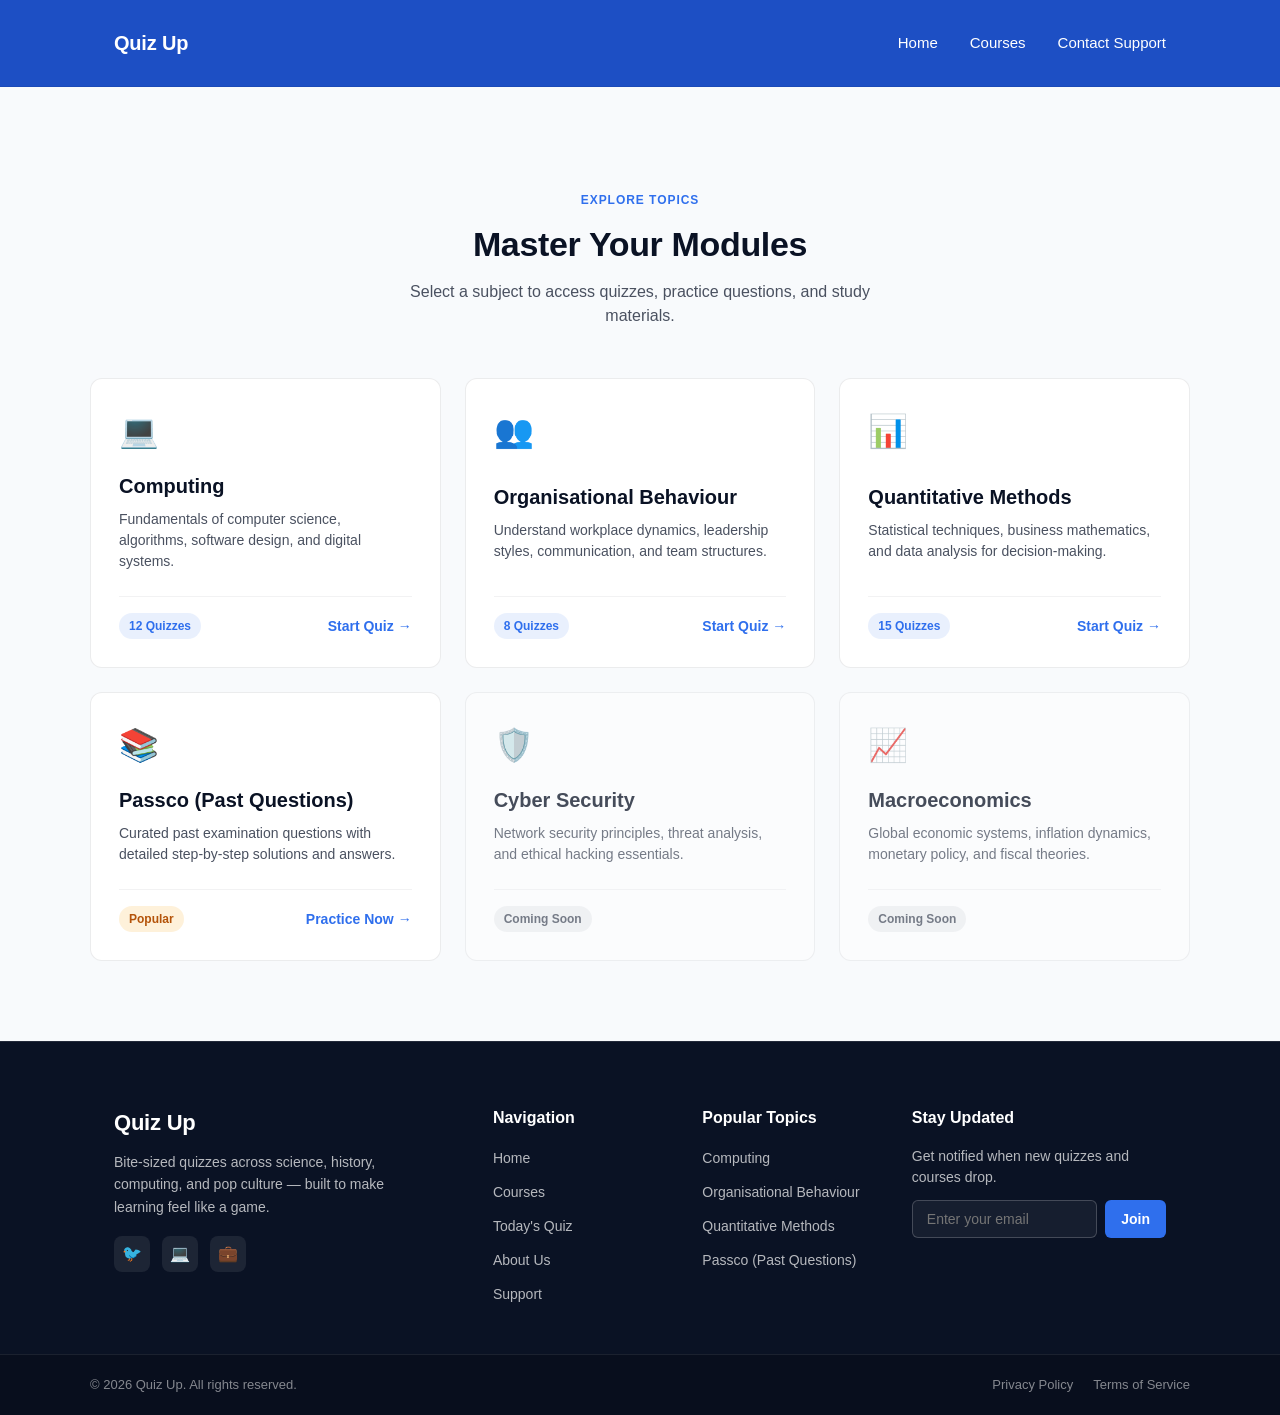
==== courses.html @ 80012d40 "almost done with phase 1" ====
<!DOCTYPE html>
<html lang="en">
<head>
  <meta charset="UTF-8">
  <meta name="viewport" content="width=device-width, initial-scale=1.0">
  <title>Courses- QuizUp</title>
  <link rel="stylesheet" href="Course.css">
  <link rel="stylesheet" href="style.css">
</head>
<body>
  <!-- NAV BAR (reused from homepage layout) -->
<nav id="siteNav">
  <div class="nav-inner">
    <span class="brand">Quiz&nbsp;Up</span>
    <ul class="nav-links">
      <li><a href="index (1).html">Home</a></li>
      <li><a href="#courses">Courses</a></li>
      <li><a href="#support">Contact Support</a></li>
    </ul>
  </div>
</nav>

<!-- COURSES SECTION -->
<section id="courses">
  <div class="courses-container">
    
    <!-- Header -->
    <div class="courses-header">
      <span class="eyebrow">Explore Topics</span>
      <h2>Master Your Modules</h2>
      <p>Select a subject to access quizzes, practice questions, and study materials.</p>
    </div>

    <!-- Interactive Grid -->
    <div class="courses-grid">
      
      <!-- Card 1: Computing -->
      <div class="course-card">
        <div class="card-icon">💻</div>
        <div class="card-content">
          <h3>Computing</h3>
          <p>Fundamentals of computer science, algorithms, software design, and digital systems.</p>
        </div>
        <div class="card-footer">
          <span class="badge active">12 Quizzes</span>
          <a href="computing.html" class="course-link">Start Quiz &rarr;</a>
        </div>
      </div>

      <!-- Card 2: Organisational Behaviour -->
      <div class="course-card">
        <div class="card-icon">👥</div>
        <div class="card-content">
          <h3>Organisational Behaviour</h3>
          <p>Understand workplace dynamics, leadership styles, communication, and team structures.</p>
        </div>
        <div class="card-footer">
          <span class="badge active">8 Quizzes</span>
          <a href="organisational behaviour .html" class="course-link">Start Quiz &rarr;</a>
        </div>
      </div>

      <!-- Card 3: Quantitative Methods -->
      <div class="course-card">
        <div class="card-icon">📊</div>
        <div class="card-content">
          <h3>Quantitative Methods</h3>
          <p>Statistical techniques, business mathematics, and data analysis for decision-making.</p>
        </div>
        <div class="card-footer">
          <span class="badge active">15 Quizzes</span>
          <a href="Quantity method.html" class="course-link">Start Quiz &rarr;</a>
        </div>
      </div>

      <!-- Card 4: Passco -->
      <div class="course-card highlight">
        <div class="card-icon">📚</div>
        <div class="card-content">
          <h3>Passco (Past Questions)</h3>
          <p>Curated past examination questions with detailed step-by-step solutions and answers.</p>
        </div>
        <div class="card-footer">
          <span class="badge active-gold">Popular</span>
          <a href="passco.html" class="course-link">Practice Now &rarr;</a>
        </div>
      </div>

      <!-- Card 5: Coming Soon - Cyber Security -->
      <div class="course-card coming-soon">
        <div class="card-icon">🛡️</div>
        <div class="card-content">
          <h3>Cyber Security</h3>
          <p>Network security principles, threat analysis, and ethical hacking essentials.</p>
        </div>
        <div class="card-footer">
          <span class="badge soon">Coming Soon</span>
        </div>
      </div>

      <!-- Card 6: Coming Soon - Macroeconomics -->
      <div class="course-card coming-soon">
        <div class="card-icon">📈</div>
        <div class="card-content">
          <h3>Macroeconomics</h3>
          <p>Global economic systems, inflation dynamics, monetary policy, and fiscal theories.</p>
        </div>
        <div class="card-footer">
          <span class="badge soon">Coming Soon</span>
        </div>
      </div>

    </div>
  </div>
</section>

<!-- SITE FOOTER -->
<footer id="siteFooter">
  <div class="footer-container">
    
    <!-- Column 1: Brand & Bio -->
    <div class="footer-col brand-col">
      <span class="brand">Quiz&nbsp;Up</span>
      <p class="brand-tagline">
        Bite-sized quizzes across science, history, computing, and pop culture — built to make learning feel like a game.
      </p>
      <div class="footer-socials">
        <a href="#" aria-label="Twitter">🐦</a>
        <a href="#" aria-label="GitHub">💻</a>
        <a href="#" aria-label="LinkedIn">💼</a>
      </div>
    </div>

    <!-- Column 2: Quick Links -->
    <div class="footer-col">
      <h4>Navigation</h4>
      <ul class="footer-links">
        <li><a href="#home">Home</a></li>
        <li><a href="#courses">Courses</a></li>
        <li><a href="#quiz">Today's Quiz</a></li>
        <li><a href="#about">About Us</a></li>
        <li><a href="#support">Support</a></li>
      </ul>
    </div>

    <!-- Column 3: Courses Quick Access -->
    <div class="footer-col">
      <h4>Popular Topics</h4>
      <ul class="footer-links">
        <li><a href="#courses">Computing</a></li>
        <li><a href="#courses">Organisational Behaviour</a></li>
        <li><a href="#courses">Quantitative Methods</a></li>
        <li><a href="#courses">Passco (Past Questions)</a></li>
      </ul>
    </div>

    <!-- Column 4: Newsletter -->
    <div class="footer-col newsletter-col">
      <h4>Stay Updated</h4>
      <p>Get notified when new quizzes and courses drop.</p>
      <form class="newsletter-form" onsubmit="event.preventDefault(); alert('Subscribed!');">
        <input type="email" placeholder="Enter your email" required>
        <button type="submit" class="btn-sub">Join</button>
      </form>
    </div>

  </div>

  <!-- Bottom Legal / Copyright Bar -->
  <div class="footer-bottom">
    <div class="footer-bottom-inner">
      <p>&copy; 2026 Quiz Up. All rights reserved.</p>
      <div class="legal-links">
        <a href="#">Privacy Policy</a>
        <a href="#">Terms of Service</a>
      </div>
    </div>
  </div>
</footer>

</body>
</html>
---- Course.css ----
/* ---------- COURSES SECTION ---------- */
#courses {
  min-height: 100vh;
  padding: 100px 24px 80px 24px;
  background: #f8fafc; /* Clean, light neutral background */
  display: flex;
  justify-content: center;
  align-items: center;
}

.courses-container {
  max-width: 1100px;
  width: 100%;
  margin: 0 auto;
}

.courses-header {
  text-align: center;
  margin-bottom: 50px;
}

.courses-header .eyebrow {
  display: inline-block;
  font-size: 12px;
  font-weight: 600;
  letter-spacing: 0.08em;
  text-transform: uppercase;
  color: var(--blue);
  margin-bottom: 10px;
}

.courses-header h2 {
  font-size: 34px;
  font-weight: 700;
  color: var(--navy-black);
  letter-spacing: -0.01em;
}

.courses-header p {
  margin-top: 10px;
  color: var(--ink-soft);
  font-size: 16px;
  max-width: 500px;
  margin-left: auto;
  margin-right: auto;
}

/* Responsive Grid Layout */
.courses-grid {
  display: grid;
  grid-template-columns: repeat(auto-fit, minmax(300px, 1fr));
  gap: 24px;
}

/* Interactive Card Styling */
.course-card {
  background: var(--white);
  border: 1px solid rgba(10, 18, 36, 0.08);
  border-radius: 12px;
  padding: 28px;
  display: flex;
  flex-direction: column;
  justify-content: space-between;
  transition: transform 0.25s ease, box-shadow 0.25s ease, border-color 0.25s ease;
  position: relative;
}

.course-card:hover {
  transform: translateY(-6px);
  box-shadow: 0 12px 28px rgba(10, 18, 36, 0.08);
  border-color: rgba(47, 111, 237, 0.3);
}

.card-icon {
  font-size: 32px;
  margin-bottom: 16px;
}

.course-card h3 {
  font-size: 20px;
  font-weight: 700;
  color: var(--navy-black);
  margin-bottom: 8px;
}

.course-card p {
  font-size: 14px;
  color: var(--ink-soft);
  line-height: 1.5;
  margin-bottom: 24px;
}

/* Card Bottom Action Bar */
.card-footer {
  display: flex;
  align-items: center;
  justify-content: space-between;
  padding-top: 16px;
  border-top: 1px solid rgba(10, 18, 36, 0.05);
}

.course-link {
  font-size: 14px;
  font-weight: 600;
  color: var(--blue);
  text-decoration: none;
  transition: color 0.2s ease, transform 0.2s ease;
}

.course-card:hover .course-link {
  color: var(--blue-dark);
  transform: translateX(3px);
}

/* Badges */
.badge {
  font-size: 12px;
  font-weight: 600;
  padding: 4px 10px;
  border-radius: 20px;
}

.badge.active {
  background: rgba(47, 111, 237, 0.1);
  color: var(--blue);
}

.badge.active-gold {
  background: rgba(245, 158, 11, 0.15);
  color: #b45309;
}

/* "Coming Soon" Disabled Styling */
.course-card.coming-soon {
  background: rgba(255, 255, 255, 0.6);
  opacity: 0.75;
}

.course-card.coming-soon:hover {
  transform: none;
  box-shadow: none;
  border-color: rgba(10, 18, 36, 0.08);
}

.badge.soon {
  background: rgba(10, 18, 36, 0.06);
  color: var(--ink-soft);
}
---- style.css ----
:root {
    --white: #ffffff;
    --blue: #2f6fed;
    --blue-dark: #1d4fc4;
    --navy-black: #0a1224;
    --ink: #101418;
    
    --ink-soft: #4a5160;
    font-family: 'Inter', sans-serif;
  }

  * { box-sizing: border-box; margin: 0; padding: 0; }

  body {
    font-family: 'Inter', sans-serif;
    color: var(--ink);
    line-height: 1.5;
  }

  h1, h2, h3, .brand {
    font-family: 'Space Grotesk', sans-serif;
  }

  /* ---------- NAV ---------- */
  nav {
    position: sticky;
    top: 0;
    left: 0;
    right: 0;
    z-index: 100;
    background: var(--blue-dark);
    border-bottom: 1px solid rgba(10,18,36,0.08);
    transition: padding 0.25s ease, box-shadow 0.25s ease;
  }

  .nav-inner {
    max-width: 1100px;
    margin: 0 auto;
    display: flex;
    align-items: center;
    justify-content: space-between;
    padding: 28px 24px;
    transition: padding 0.25s ease;
  }

  .brand {
    font-size: 20px;
    font-weight: 700;
    color: var(--white);
    letter-spacing: -0.01em;
  }

  .nav-links {
    list-style: none;
    display: flex;
    gap: 32px;
    font-weight: 500;
    font-size: 15px;
    transition: gap 0.25s ease, font-size 0.25s ease;
  }

  .nav-links a {
    text-decoration: none;
    color: var(--white);
    padding-bottom: 2px;
    border-bottom: 2px solid transparent;
    transition: border-color 0.2s ease, color 0.2s ease;
  }

  .nav-links a:hover,
  .nav-links a:focus-visible {
    color: var(--blue);
    border-color: var(--blue);
    outline: none;
  }

  /* Collapsed / scrolled state: nav shrinks to a thin line */
  nav.scrolled .nav-inner {
    padding: 10px 24px;
  }

  nav.scrolled .brand {
    font-size: 16px;
  }

  nav.scrolled .nav-links {
    font-size: 13px;
    gap: 22px;
  }

  nav.scrolled {
    box-shadow: 0 2px 14px rgba(10,18,36,0.08);
  }

  /* ---------- SECTIONS ---------- */
  /* section {
    height: 500px;
    background: linear-gradient(rgba(0, 0, 0, 0.2), rgba(0, 0, 0, 0.2)), url('homepage2.jpeg');
    z-index: 1;
    width: auto;
    display: flex;
    align-items: center;
    background-position: center;



  } */


  section {
  min-height: 500px;
  width: auto;
  display: flex;
  align-items: center;
}


  .section-inner {
    max-width: 1100px;
    margin: 0 auto;
    width: 100%;
    padding: 0 24px;
    display: flex;
    align-items: center;
    justify-content: space-between;
    gap: 32px;
  }

  /* Section 1 — Home */
  /* #home {
    background: linear-gradient(rgba(0, 0, 0, 0.2) url('homepage-bg.jpg'));
    background-repeat: no-repeat;
    background-position: top center;
    height: 100vh;
    margin: 0;
    background-size: cover;

  } */

  /* Section 1 — Home */
#home {
  /* Layer 1 (Top): Dark overlay | Layer 2 (Bottom): Background image */
  background-image: linear-gradient(rgba(0, 0, 0, 0.6), rgba(0, 0, 0, 0.6)), url('homepage-bg4.jpg');
  background-repeat: no-repeat;
  background-position: center;
  background-size: cover;
  height: 100vh;
  margin: 0;
}

#home h1 {
  font-size: 3.5rem;
  font-weight: 700;
  color: #ffffff; /* White title for high contrast */
  max-width: 750px;
  letter-spacing: -0.01em;
}

#home p {
  margin-top: 12px;
  color: rgba(255, 255, 255, 0.85); /* Slightly transparent white paragraph */
  max-width: 550px;
  font-size:17px;
}
  #home .eyebrow {
    display: inline-block;
    font-size: 20px;
    font-weight: 600;
    letter-spacing: 0.08em;
    text-transform: uppercase;
    color: var(--blue);
    margin-bottom: 10px;
  }


  .hero-buttons{
    display:flex;
    gap:20px;
    margin-top:30px;
    flex-wrap:wrap;
}

.btn-primary{
    background:#2f6fed;
    color:white;
    padding:14px 30px;
    border-radius:8px;
    text-decoration:none;
    font-weight:600;
    transition:.3s;
}

.btn-primary:hover{
    background:#1d4fc4;
    transform:translateY(-4px);
}

.btn-secondary{
    border:2px solid white;
    color:white;
    padding:14px 30px;
    border-radius:8px;
    text-decoration:none;
    font-weight:600;
    transition:.3s;
}

.btn-secondary:hover{
    background:white;
    color:#2f6fed;
}

/* stats Section  */

.stats{

display:grid;

grid-template-columns:repeat(4,1fr);

gap:20px;

padding:70px 10%;

background:#f8f9fc;

}

.stat-card{

background:white;

padding:30px;

text-align:center;

border-radius:15px;

box-shadow:0 5px 15px rgba(0,0,0,.08);

transition:.3s;

}

.stat-card:hover{

transform:translateY(-8px);

}

.stat-card h2{

color:#2f6fed;

font-size:2rem;

}

.stat-card p{

margin-top:10px;

}

.stat-card,
.step{

transition:.4s;

}

.stat-card:hover,
.step:hover{

transform:translateY(-10px);

box-shadow:0 20px 40px rgba(0,0,0,.15);

}


  /* Section 2 — Quiz */
  #quiz {
    background: var(--blue);
    color: var(--white);
  }

  #quiz h2 {
    font-size: 3rem;
    font-weight: 700;
    max-width: 500px;
  }

  #quiz p {
    margin-top: 10px;
    color: rgba(255,255,255,0.85);
    max-width: 420px;
    font-size: 15px;
  }

  .btn {
    display: inline-block;
    background: var(--white);
    color: var(--blue-dark);
    font-weight: 600;
    font-size: 2rem;
    padding: 24px 64px;
    border-radius: 6px;
    text-decoration: none;
    white-space: nowrap;
    transition: transform 0.15s ease, box-shadow 0.15s ease;
  }

  .btn:hover,
  .btn:focus-visible {
    transform: translateY(-2px);
    box-shadow: 0 8px 20px rgba(0,0,0,0.18);
    outline: none;
  }

  /* Section 3 — About / how it works */
  #about {
    background: var(--white);
  }

  #about h2 {
    font-size: 26px;
    font-weight: 700;
    color: var(--navy-black);
    max-width: 460px;
  }

  #about p {
    margin-top: 10px;
    color: var(--ink-soft);
    max-width: 420px;
    font-size: 15px;
  }

  .stat {
    text-align: right;
  }

  .stat .num {
    font-family: 'Space Grotesk', sans-serif;
    font-size: 40px;
    font-weight: 700;
    color: var(--blue);
    line-height: 1;
  }

  .stat .label {
    margin-top: 6px;
    font-size: 13px;
    color: var(--ink-soft);
  }

  /* Section 4 — Contact support */
  #support {
    background: var(--navy-black);
    color: var(--white);
  }

  #support h2 {
    font-size: 26px;
    font-weight: 700;
    max-width: 460px;
  }

  #support p {
    margin-top: 10px;
    color: rgba(255,255,255,0.7);
    max-width: 420px;
    font-size: 15px;
  }

  #support .btn {
    background: transparent;
    color: var(--white);
    border: 1px solid rgba(255,255,255,0.4);
  }

  #support .btn:hover,
  #support .btn:focus-visible {
    background: rgba(255,255,255,0.08);
    box-shadow: none;
  }



  /* ---------- FOOTER ---------- */
#siteFooter {
  background: var(--navy-black); /* Uses existing dark navy variable */
  color: var(--white);
  padding-top: 64px;
  border-top: 1px solid rgba(255, 255, 255, 0.1);
}

.footer-container {
  max-width: 1100px;
  margin: 0 auto;
  padding: 0 24px 48px 24px;
  display: grid;
  grid-template-columns: 2fr 1fr 1fr 1.5fr;
  gap: 40px;
}

.footer-col h4 {
  font-family: 'Space Grotesk', sans-serif;
  font-size: 16px;
  font-weight: 600;
  margin-bottom: 16px;
  color: var(--white);
}

.brand-col .brand {
  color: var(--white);
  font-size: 22px;
}

.brand-tagline {
  margin-top: 12px;
  color: rgba(255, 255, 255, 0.7);
  font-size: 14px;
  line-height: 1.6;
  max-width: 280px;
}

.footer-socials {
  display: flex;
  gap: 12px;
  margin-top: 18px;
}

.footer-socials a {
  display: flex;
  align-items: center;
  justify-content: center;
  width: 36px;
  height: 36px;
  background: rgba(255, 255, 255, 0.08);
  border-radius: 8px;
  text-decoration: none;
  font-size: 16px;
  transition: background 0.2s ease, transform 0.2s ease;
}

.footer-socials a:hover {
  background: var(--blue);
  transform: translateY(-2px);
}

.footer-links {
  list-style: none;
  display: flex;
  flex-direction: column;
  gap: 10px;
}

.footer-links a {
  color: rgba(255, 255, 255, 0.7);
  text-decoration: none;
  font-size: 14px;
  transition: color 0.2s ease;
}

.footer-links a:hover {
  color: var(--blue);
}

.newsletter-col p {
  color: rgba(255, 255, 255, 0.7);
  font-size: 14px;
  margin-bottom: 12px;
}

.newsletter-form {
  display: flex;
  gap: 8px;
}

.newsletter-form input {
  width: 100%;
  padding: 10px 14px;
  border-radius: 6px;
  border: 1px solid rgba(255, 255, 255, 0.2);
  background: rgba(255, 255, 255, 0.05);
  color: var(--white);
  font-size: 14px;
  outline: none;
}

.newsletter-form input:focus {
  border-color: var(--blue);
}

.btn-sub {
  background: var(--blue);
  color: var(--white);
  border: none;
  padding: 10px 16px;
  border-radius: 6px;
  font-weight: 600;
  font-size: 14px;
  cursor: pointer;
  transition: background 0.2s ease;
}

.btn-sub:hover {
  background: var(--blue-dark);
}

/* Footer Bottom Bar */
.footer-bottom {
  border-top: 1px solid rgba(255, 255, 255, 0.08);
  padding: 20px 24px;
  background: rgba(0, 0, 0, 0.2);
}

.footer-bottom-inner {
  max-width: 1100px;
  margin: 0 auto;
  display: flex;
  justify-content: space-between;
  align-items: center;
  font-size: 13px;
  color: rgba(255, 255, 255, 0.5);
}

.legal-links {
  display: flex;
  gap: 20px;
}

.legal-links a {
  color: rgba(255, 255, 255, 0.5);
  text-decoration: none;
  transition: color 0.2s ease;
}

.legal-links a:hover {
  color: var(--white);
}

/* Responsive Footer Layout for Mobile */
@media (max-width: 768px) {
  .footer-container {
    grid-template-columns: 1fr;
    gap: 32px;
  }

  .footer-bottom-inner {
    flex-direction: column;
    gap: 12px;
    text-align: center;
  }
}

  /* ---------- RESPONSIVE ---------- */
  @media (max-width: 720px) {
    .nav-links { gap: 16px; }
    nav.scrolled .nav-links { gap: 12px; }

    section { height: auto; min-height: 300px; padding: 32px 0; }

    .section-inner {
      flex-direction: column;
      align-items: flex-start;
      gap: 20px;
      text-align: left;
    }

    .stat { text-align: left; }
  }

  @media (prefers-reduced-motion: reduce) {
    * { transition: none !important; }
  }
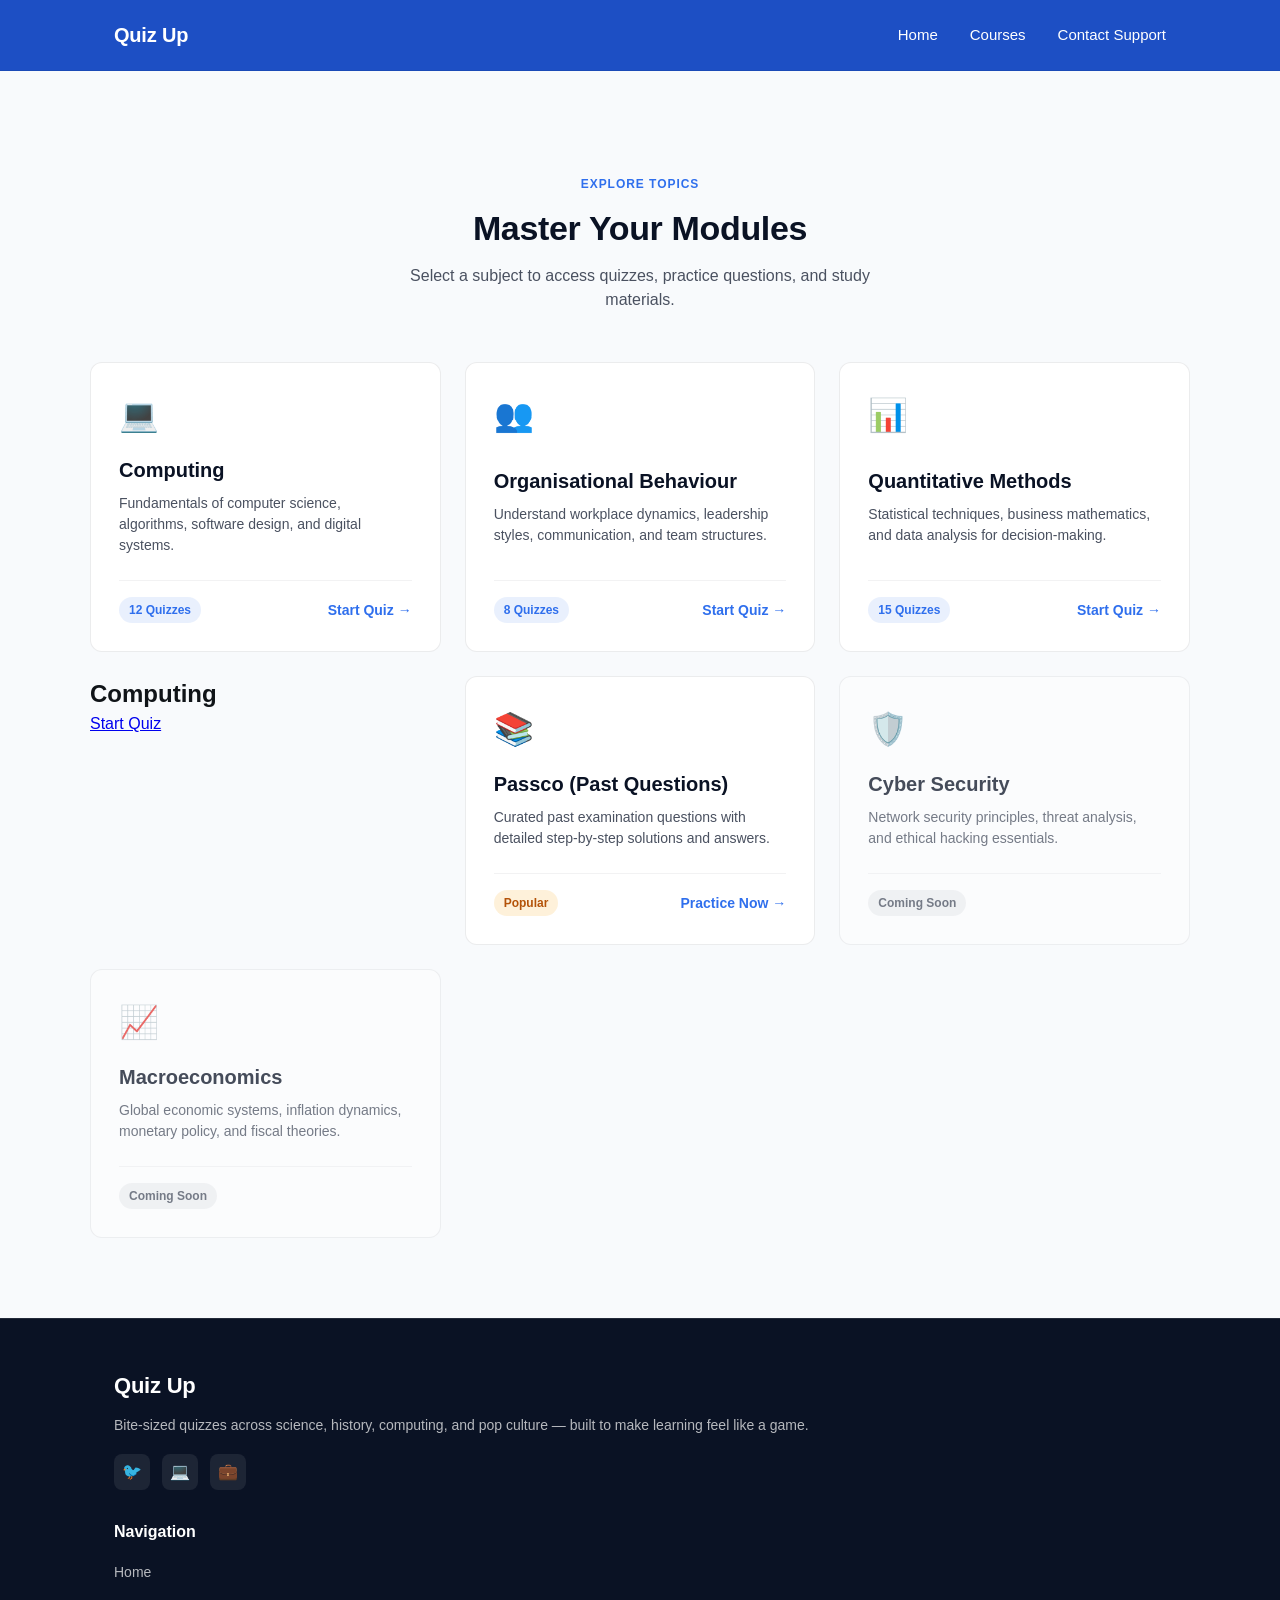
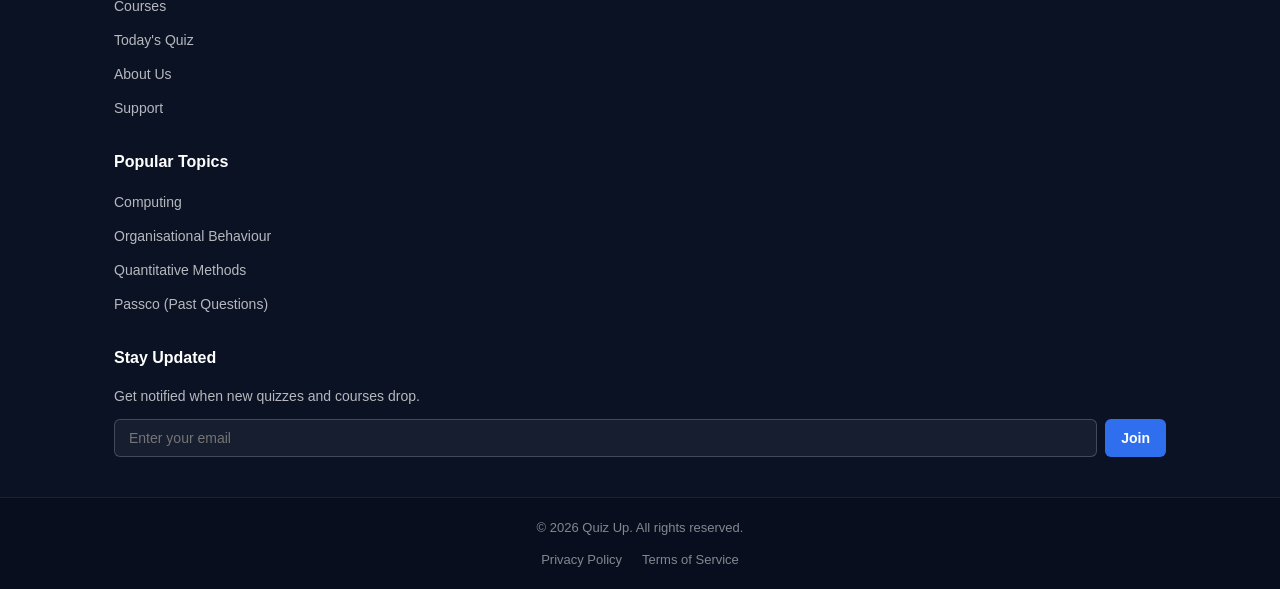
==== commit 59854b0f: "try change" ====
--- a/courses.html
+++ b/courses.html
@@ -13,7 +13,7 @@
   <div class="nav-inner">
     <span class="brand">Quiz&nbsp;Up</span>
     <ul class="nav-links">
-      <li><a href="index (1).html">Home</a></li>
+      <li><a href="index.html">Home</a></li>
       <li><a href="#courses">Courses</a></li>
       <li><a href="#support">Contact Support</a></li>
     </ul>
@@ -71,6 +71,12 @@
           <span class="badge active">15 Quizzes</span>
           <a href="Quantity method.html" class="course-link">Start Quiz &rarr;</a>
         </div>
+      </div>
+
+      <div class="card-content">
+
+        <h1>Computing</h1>
+        <p><a href="computing.html">Start Quiz</a></p>
       </div>
 
       <!-- Card 4: Passco -->
@@ -135,7 +141,7 @@
     <div class="footer-col">
       <h4>Navigation</h4>
       <ul class="footer-links">
-        <li><a href="#home">Home</a></li>
+        <li><a href="index.html">Home</a></li>
         <li><a href="#courses">Courses</a></li>
         <li><a href="#quiz">Today's Quiz</a></li>
         <li><a href="#about">About Us</a></li>
--- a/style.css
+++ b/style.css
@@ -1,409 +1,505 @@
 
-  :root {
-    --white: #ffffff;
-    --blue: #2f6fed;
-    --blue-dark: #1d4fc4;
-    --navy-black: #0a1224;
-    --ink: #101418;
-    
-    --ink-soft: #4a5160;
-    font-family: 'Inter', sans-serif;
-  }
-
-  * { box-sizing: border-box; margin: 0; padding: 0; }
-
-  body {
-    font-family: 'Inter', sans-serif;
-    color: var(--ink);
-    line-height: 1.5;
-  }
-
-  h1, h2, h3, .brand {
-    font-family: 'Space Grotesk', sans-serif;
-  }
-
-  /* ---------- NAV ---------- */
-  nav {
-    position: sticky;
-    top: 0;
-    left: 0;
-    right: 0;
-    z-index: 100;
-    background: var(--blue-dark);
-    border-bottom: 1px solid rgba(10,18,36,0.08);
-    transition: padding 0.25s ease, box-shadow 0.25s ease;
-  }
-
-  .nav-inner {
-    max-width: 1100px;
-    margin: 0 auto;
-    display: flex;
-    align-items: center;
-    justify-content: space-between;
-    padding: 28px 24px;
-    transition: padding 0.25s ease;
-  }
-
-  .brand {
-    font-size: 20px;
-    font-weight: 700;
-    color: var(--white);
-    letter-spacing: -0.01em;
-  }
-
-  .nav-links {
-    list-style: none;
-    display: flex;
-    gap: 32px;
-    font-weight: 500;
-    font-size: 15px;
-    transition: gap 0.25s ease, font-size 0.25s ease;
-  }
-
-  .nav-links a {
-    text-decoration: none;
-    color: var(--white);
-    padding-bottom: 2px;
-    border-bottom: 2px solid transparent;
-    transition: border-color 0.2s ease, color 0.2s ease;
-  }
-
-  .nav-links a:hover,
-  .nav-links a:focus-visible {
-    color: var(--blue);
-    border-color: var(--blue);
-    outline: none;
-  }
-
-  /* Collapsed / scrolled state: nav shrinks to a thin line */
-  nav.scrolled .nav-inner {
-    padding: 10px 24px;
-  }
-
-  nav.scrolled .brand {
-    font-size: 16px;
-  }
-
-  nav.scrolled .nav-links {
-    font-size: 13px;
-    gap: 22px;
-  }
-
-  nav.scrolled {
-    box-shadow: 0 2px 14px rgba(10,18,36,0.08);
-  }
-
-  /* ---------- SECTIONS ---------- */
-  /* section {
-    height: 500px;
-    background: linear-gradient(rgba(0, 0, 0, 0.2), rgba(0, 0, 0, 0.2)), url('homepage2.jpeg');
-    z-index: 1;
-    width: auto;
-    display: flex;
-    align-items: center;
-    background-position: center;
-
-
-
-  } */
-
-
-  section {
-  min-height: 500px;
-  width: auto;
+ :root {
+  --white: #ffffff;
+  --blue: #2f6fed;
+  --blue-dark: #1d4fc4;
+  --navy-black: #0a1224;
+  --ink: #101418;
+  --ink-soft: #4a5160;
+  font-family: 'Inter', sans-serif;
+}
+
+* { box-sizing: border-box; margin: 0; padding: 0; }
+
+body {
+  font-family: 'Inter', sans-serif;
+  color: var(--ink);
+  line-height: 1.5;
+  overflow-x: hidden;
+}
+
+h1, h2, h3, .brand {
+  font-family: 'Space Grotesk', sans-serif;
+}
+
+/* ---------- NAV ---------- */
+nav {
+  position: sticky;
+  top: 0;
+  left: 0;
+  right: 0;
+  z-index: 100;
+  background: var(--blue-dark);
+  border-bottom: 1px solid rgba(10,18,36,0.08);
+  transition: padding 0.25s ease, box-shadow 0.25s ease;
+}
+
+.nav-inner {
+  max-width: 1100px;
+  margin: 0 auto;
   display: flex;
   align-items: center;
-}
-
-
-  .section-inner {
-    max-width: 1100px;
-    margin: 0 auto;
-    width: 100%;
-    padding: 0 24px;
-    display: flex;
-    align-items: center;
-    justify-content: space-between;
-    gap: 32px;
-  }
-
-  /* Section 1 — Home */
-  /* #home {
-    background: linear-gradient(rgba(0, 0, 0, 0.2) url('homepage-bg.jpg'));
-    background-repeat: no-repeat;
-    background-position: top center;
-    height: 100vh;
-    margin: 0;
-    background-size: cover;
-
-  } */
-
-  /* Section 1 — Home */
+  justify-content: space-between;
+  padding: 20px 24px;
+  transition: padding 0.25s ease;
+}
+
+.brand {
+  font-size: 20px;
+  font-weight: 700;
+  color: var(--white);
+  letter-spacing: -0.01em;
+}
+
+.nav-links {
+  list-style: none;
+  display: flex;
+  gap: 32px;
+  font-weight: 500;
+  font-size: 15px;
+  transition: gap 0.25s ease, font-size 0.25s ease;
+}
+
+.nav-links a {
+  text-decoration: none;
+  color: var(--white);
+  padding-bottom: 2px;
+  border-bottom: 2px solid transparent;
+  transition: border-color 0.2s ease, color 0.2s ease;
+}
+
+.nav-links a:hover,
+.nav-links a:focus-visible {
+  color: var(--blue);
+  border-color: var(--blue);
+  outline: none;
+}
+
+.nav-toggle {
+  display: none;
+  background: none;
+  border: none;
+  color: var(--white);
+  font-size: 22px;
+  cursor: pointer;
+}
+
+/* Scrolled nav state */
+nav.scrolled .nav-inner {
+  padding: 12px 24px;
+}
+
+nav.scrolled {
+  box-shadow: 0 2px 14px rgba(10,18,36,0.12);
+}
+
+/* ---------- SECTIONS ---------- */
+section {
+  min-height: auto;
+  width: 100%;
+  display: flex;
+  align-items: center;
+}
+
+.section-inner {
+  max-width: 1100px;
+  margin: 0 auto;
+  width: 100%;
+  padding: 60px 24px;
+  display: flex;
+  align-items: center;
+  justify-content: space-between;
+  gap: 32px;
+}
+
+/* Section 1 — Home / Hero */
 #home {
-  /* Layer 1 (Top): Dark overlay | Layer 2 (Bottom): Background image */
-  background-image: linear-gradient(rgba(0, 0, 0, 0.6), rgba(0, 0, 0, 0.6)), url('homepage-bg4.jpg');
+  background-image: linear-gradient(rgba(0, 0, 0, 0.65), rgba(0, 0, 0, 0.65)), url('homepage-bg4.jpg');
   background-repeat: no-repeat;
   background-position: center;
   background-size: cover;
-  height: 100vh;
-  margin: 0;
+  min-height: calc(100vh - 70px);
+  padding: 60px 0;
+  display: flex;
+  align-items: center;
 }
 
 #home h1 {
-  font-size: 3.5rem;
+  font-size: clamp(2rem, 5vw, 3.5rem);
   font-weight: 700;
-  color: #ffffff; /* White title for high contrast */
+  color: #ffffff;
   max-width: 750px;
   letter-spacing: -0.01em;
+  line-height: 1.2;
 }
 
 #home p {
-  margin-top: 12px;
-  color: rgba(255, 255, 255, 0.85); /* Slightly transparent white paragraph */
+  margin-top: 16px;
+  color: rgba(255, 255, 255, 0.88);
   max-width: 550px;
-  font-size:17px;
-}
-  #home .eyebrow {
-    display: inline-block;
-    font-size: 20px;
-    font-weight: 600;
-    letter-spacing: 0.08em;
-    text-transform: uppercase;
-    color: var(--blue);
-    margin-bottom: 10px;
-  }
-
-
-  .hero-buttons{
-    display:flex;
-    gap:20px;
-    margin-top:30px;
-    flex-wrap:wrap;
-}
-
-.btn-primary{
-    background:#2f6fed;
-    color:white;
-    padding:14px 30px;
-    border-radius:8px;
-    text-decoration:none;
-    font-weight:600;
-    transition:.3s;
-}
-
-.btn-primary:hover{
-    background:#1d4fc4;
-    transform:translateY(-4px);
-}
-
-.btn-secondary{
-    border:2px solid white;
-    color:white;
-    padding:14px 30px;
-    border-radius:8px;
-    text-decoration:none;
-    font-weight:600;
-    transition:.3s;
-}
-
-.btn-secondary:hover{
-    background:white;
-    color:#2f6fed;
-}
-
-/* stats Section  */
-
-.stats{
-
-display:grid;
-
-grid-template-columns:repeat(4,1fr);
-
-gap:20px;
-
-padding:70px 10%;
-
-background:#f8f9fc;
-
-}
-
-.stat-card{
-
-background:white;
-
-padding:30px;
-
-text-align:center;
-
-border-radius:15px;
-
-box-shadow:0 5px 15px rgba(0,0,0,.08);
-
-transition:.3s;
-
-}
-
-.stat-card:hover{
-
-transform:translateY(-8px);
-
-}
-
-.stat-card h2{
-
-color:#2f6fed;
-
-font-size:2rem;
-
-}
-
-.stat-card p{
-
-margin-top:10px;
-
-}
-
-.stat-card,
-.step{
-
-transition:.4s;
-
-}
-
-.stat-card:hover,
-.step:hover{
-
-transform:translateY(-10px);
-
-box-shadow:0 20px 40px rgba(0,0,0,.15);
-
-}
-
-
-  /* Section 2 — Quiz */
-  #quiz {
-    background: var(--blue);
-    color: var(--white);
-  }
-
-  #quiz h2 {
-    font-size: 3rem;
-    font-weight: 700;
-    max-width: 500px;
-  }
-
-  #quiz p {
-    margin-top: 10px;
-    color: rgba(255,255,255,0.85);
-    max-width: 420px;
-    font-size: 15px;
-  }
-
-  .btn {
-    display: inline-block;
-    background: var(--white);
-    color: var(--blue-dark);
-    font-weight: 600;
-    font-size: 2rem;
-    padding: 24px 64px;
-    border-radius: 6px;
-    text-decoration: none;
-    white-space: nowrap;
-    transition: transform 0.15s ease, box-shadow 0.15s ease;
-  }
-
-  .btn:hover,
-  .btn:focus-visible {
-    transform: translateY(-2px);
-    box-shadow: 0 8px 20px rgba(0,0,0,0.18);
-    outline: none;
-  }
-
-  /* Section 3 — About / how it works */
-  #about {
-    background: var(--white);
-  }
-
-  #about h2 {
-    font-size: 26px;
-    font-weight: 700;
-    color: var(--navy-black);
-    max-width: 460px;
-  }
-
-  #about p {
-    margin-top: 10px;
-    color: var(--ink-soft);
-    max-width: 420px;
-    font-size: 15px;
-  }
-
-  .stat {
-    text-align: right;
-  }
-
-  .stat .num {
-    font-family: 'Space Grotesk', sans-serif;
-    font-size: 40px;
-    font-weight: 700;
-    color: var(--blue);
-    line-height: 1;
-  }
-
-  .stat .label {
-    margin-top: 6px;
-    font-size: 13px;
-    color: var(--ink-soft);
-  }
-
-  /* Section 4 — Contact support */
-  #support {
-    background: var(--navy-black);
-    color: var(--white);
-  }
-
-  #support h2 {
-    font-size: 26px;
-    font-weight: 700;
-    max-width: 460px;
-  }
-
-  #support p {
-    margin-top: 10px;
-    color: rgba(255,255,255,0.7);
-    max-width: 420px;
-    font-size: 15px;
-  }
-
-  #support .btn {
-    background: transparent;
-    color: var(--white);
-    border: 1px solid rgba(255,255,255,0.4);
-  }
-
-  #support .btn:hover,
-  #support .btn:focus-visible {
-    background: rgba(255,255,255,0.08);
-    box-shadow: none;
-  }
-
-
-
-  /* ---------- FOOTER ---------- */
+  font-size: clamp(15px, 2vw, 17px);
+  line-height: 1.6;
+}
+
+#home .eyebrow {
+  display: inline-block;
+  font-size: 14px;
+  font-weight: 600;
+  letter-spacing: 0.08em;
+  text-transform: uppercase;
+  color: #38bdf8;
+  margin-bottom: 12px;
+}
+
+/* .hero-buttons {
+  display: flex;
+  gap: 16px;
+  margin-top: 30px;
+  flex-wrap: wrap;
+}
+
+.btn-primary {
+  background: var(--blue);
+  color: white;
+  padding: 14px 28px;
+  border-radius: 8px;
+  text-decoration: none;
+  font-weight: 600;
+  transition: transform 0.2s ease, background 0.2s ease;
+  text-align: center;
+} */
+/* 
+.btn-primary:hover {
+  background: var(--blue-dark);
+  transform: translateY(-2px);
+}
+
+.btn-secondary {
+  border: 2px solid white;
+  color: white;
+  padding: 14px 28px;
+  border-radius: 8px;
+  text-decoration: none;
+  font-weight: 600;
+  transition: transform 0.2s ease, background 0.2s ease, color 0.2s ease;
+  text-align: center;
+}
+
+.btn-secondary:hover {
+  background: white;
+  color: var(--blue);
+} */
+
+
+.hero-buttons {
+  display: flex;
+  gap: 16px;
+  margin-top: 30px;
+  flex-wrap: wrap;
+}
+
+.btn-primary {
+  background: var(--blue);
+  color: white;
+  padding: 14px 28px;
+  border-radius: 8px;
+  text-decoration: none;
+  font-weight: 600;
+  transition: transform 0.2s ease, background 0.2s ease;
+  text-align: center;
+}
+
+.btn-primary:hover {
+  background: var(--blue-dark);
+  transform: translateY(-2px);
+}
+
+.btn-secondary {
+  border: 2px solid white;
+  color: white;
+  padding: 14px 28px;
+  border-radius: 8px;
+  text-decoration: none;
+  font-weight: 600;
+  transition: transform 0.2s ease, background 0.2s ease, color 0.2s ease;
+  text-align: center;
+}
+
+.btn-secondary:hover {
+  background: white;
+  color: var(--blue);
+}.hero-buttons {
+  display: flex;
+  gap: 16px;
+  margin-top: 30px;
+  flex-wrap: wrap;
+}
+
+.btn-primary {
+  background: var(--blue);
+  color: white;
+  padding: 14px 28px;
+  border-radius: 8px;
+  text-decoration: none;
+  font-weight: 600;
+  transition: transform 0.2s ease, background 0.2s ease;
+  text-align: center;
+}
+
+.btn-primary:hover {
+  background: var(--blue-dark);
+  transform: translateY(-2px);
+}
+
+.btn-secondary {
+  border: 2px solid white;
+  color: white;
+  padding: 14px 28px;
+  border-radius: 8px;
+  text-decoration: none;
+  font-weight: 600;
+  transition: transform 0.2s ease, background 0.2s ease, color 0.2s ease;
+  text-align: center;
+}
+
+.btn-secondary:hover {
+  background: white;
+  color: var(--blue);
+}
+
+/* Stats Section */
+.stats {
+  display: grid;
+  grid-template-columns: repeat(auto-fit, minmax(200px, 1fr));
+  gap: 20px;
+  padding: 60px 8%;
+  background: #f8f9fc;
+}
+
+.stat-card {
+  background: white;
+  padding: 28px 20px;
+  text-align: center;
+  border-radius: 15px;
+  box-shadow: 0 5px 15px rgba(0,0,0,.06);
+  transition: transform 0.3s ease, box-shadow 0.3s ease;
+}
+
+.stat-card:hover {
+  transform: translateY(-6px);
+  box-shadow: 0 15px 30px rgba(0,0,0,.12);
+}
+
+.stat-card h2 {
+  color: var(--blue);
+  font-size: 2.2rem;
+}
+
+.stat-card p {
+  margin-top: 6px;
+  color: var(--ink-soft);
+  font-weight: 500;
+}
+
+/* Section 2 — Quiz */
+#quiz {
+  background: var(--blue);
+  color: var(--white);
+  padding: 40px 0;
+}
+
+#quiz h2 {
+  font-size: clamp(1.8rem, 4vw, 3rem);
+  font-weight: 700;
+  max-width: 500px;
+}
+
+#quiz p {
+  margin-top: 10px;
+  color: rgba(255,255,255,0.85);
+  max-width: 420px;
+  font-size: 15px;
+}
+
+.btn {
+  display: inline-block;
+  background: var(--white);
+  color: var(--blue-dark);
+  font-weight: 600;
+  font-size: 1rem;
+  padding: 16px 36px;
+  border-radius: 6px;
+  text-decoration: none;
+  white-space: nowrap;
+  transition: transform 0.15s ease, box-shadow 0.15s ease;
+  text-align: center;
+}
+
+.btn:hover,
+.btn:focus-visible {
+  transform: translateY(-2px);
+  box-shadow: 0 8px 20px rgba(0,0,0,0.18);
+}
+
+/* Section 3 — About */
+#about {
+  padding: 80px 0;
+  background: #f8fafc;
+}
+
+#about .section-inner {
+  flex-direction: row;
+  align-items: flex-start;
+}
+
+.about-content {
+  flex: 1;
+}
+
+.about-tag {
+  display: inline-block;
+  padding: 6px 14px;
+  background: #dbeafe;
+  color: #2563eb;
+  border-radius: 30px;
+  font-size: 12px;
+  font-weight: 600;
+  letter-spacing: 1px;
+  margin-bottom: 16px;
+}
+
+.about-content h2 {
+  font-size: clamp(1.8rem, 3.5vw, 2.6rem);
+  margin-bottom: 16px;
+  color: var(--navy-black);
+}
+
+.about-content p {
+  font-size: 16px;
+  line-height: 1.7;
+  color: var(--ink-soft);
+  margin-bottom: 28px;
+  max-width: 500px;
+}
+
+.about-btn {
+  display: inline-block;
+  padding: 14px 28px;
+  background: #2563eb;
+  color: white;
+  text-decoration: none;
+  border-radius: 8px;
+  font-weight: 600;
+  transition: transform 0.2s ease, background 0.2s ease;
+}
+
+.about-btn:hover {
+  background: #1d4fc4;
+  transform: translateY(-2px);
+}
+
+.about-features {
+  flex: 1;
+  display: grid;
+  grid-template-columns: repeat(2, 1fr);
+  gap: 16px;
+}
+
+.feature-card {
+  background: white;
+  padding: 24px;
+  border-radius: 14px;
+  box-shadow: 0 8px 20px rgba(0,0,0,.05);
+  transition: transform 0.3s ease, box-shadow 0.3s ease;
+}
+
+.feature-card:hover {
+  transform: translateY(-5px);
+  box-shadow: 0 15px 30px rgba(0,0,0,.1);
+}
+
+.feature-icon {
+  font-size: 32px;
+  margin-bottom: 12px;
+}
+
+.feature-card h3 {
+  margin-bottom: 8px;
+  color: var(--navy-black);
+  font-size: 17px;
+}
+
+.feature-card p {
+  font-size: 14px;
+  line-height: 1.5;
+  color: var(--ink-soft);
+}
+
+/* Section 4 — Support */
+#support {
+  background: linear-gradient(rgba(10,18,36,.92), rgba(10, 18, 36, 0.9)), url("support-section-bg.jpg");
+  color: var(--white);
+  background-size: cover;
+  background-position: center;
+  padding: 60px 0;
+}
+
+#support .section-inner {
+  flex-direction: column;
+  align-items: flex-start;
+  gap: 30px;
+}
+
+.support-text h2 {
+  font-size: clamp(1.8rem, 3.5vw, 2.5rem);
+  margin-bottom: 10px;
+}
+
+.support-text p {
+  color: rgba(255,255,255,0.8);
+  max-width: 600px;
+}
+
+.support-cards {
+  display: grid;
+  grid-template-columns: repeat(auto-fit, minmax(220px, 1fr));
+  gap: 16px;
+  width: 100%;
+}
+
+.support-card {
+  background: rgba(255,255,255,.08);
+  padding: 24px;
+  border-radius: 12px;
+  text-align: center;
+  transition: transform 0.3s ease, background 0.3s ease;
+}
+
+.support-card:hover {
+  transform: translateY(-5px);
+  background: rgba(255,255,255,.12);
+}
+
+.support-card h3 {
+  margin-bottom: 8px;
+  font-size: 18px;
+}
+
+/* ---------- FOOTER ---------- */
 #siteFooter {
-  background: var(--navy-black); /* Uses existing dark navy variable */
-  color: var(--white);
-  padding-top: 64px;
+  background: var(--navy-black);
+  color: var(--white);
+  padding-top: 50px;
   border-top: 1px solid rgba(255, 255, 255, 0.1);
 }
 
 .footer-container {
   max-width: 1100px;
   margin: 0 auto;
-  padding: 0 24px 48px 24px;
+  padding: 0 24px 40px 24px;
   display: grid;
   grid-template-columns: 2fr 1fr 1fr 1.5fr;
-  gap: 40px;
+  gap: 32px;
 }
 
 .footer-col h4 {
@@ -424,7 +520,6 @@
   color: rgba(255, 255, 255, 0.7);
   font-size: 14px;
   line-height: 1.6;
-  max-width: 280px;
 }
 
 .footer-socials {
@@ -443,12 +538,11 @@
   border-radius: 8px;
   text-decoration: none;
   font-size: 16px;
-  transition: background 0.2s ease, transform 0.2s ease;
+  transition: background 0.2s ease;
 }
 
 .footer-socials a:hover {
   background: var(--blue);
-  transform: translateY(-2px);
 }
 
 .footer-links {
@@ -491,10 +585,6 @@
   outline: none;
 }
 
-.newsletter-form input:focus {
-  border-color: var(--blue);
-}
-
 .btn-sub {
   background: var(--blue);
   color: var(--white);
@@ -504,14 +594,8 @@
   font-weight: 600;
   font-size: 14px;
   cursor: pointer;
-  transition: background 0.2s ease;
-}
-
-.btn-sub:hover {
-  background: var(--blue-dark);
-}
-
-/* Footer Bottom Bar */
+}
+
 .footer-bottom {
   border-top: 1px solid rgba(255, 255, 255, 0.08);
   padding: 20px 24px;
@@ -536,18 +620,83 @@
 .legal-links a {
   color: rgba(255, 255, 255, 0.5);
   text-decoration: none;
-  transition: color 0.2s ease;
-}
-
-.legal-links a:hover {
-  color: var(--white);
-}
-
-/* Responsive Footer Layout for Mobile */
+}
+
+/* ---------- RESPONSIVE MEDIA QUERIES ---------- */
+
+/* Tablet Screens (Max Width: 900px) */
+@media (max-width: 900px) {
+  #about .section-inner {
+    flex-direction: column;
+    gap: 40px;
+  }
+  
+  .footer-container {
+    grid-template-columns: 1fr 1fr;
+    gap: 32px;
+  }
+}
+
+/* Mobile Devices (Max Width: 768px) */
 @media (max-width: 768px) {
+  /* Mobile Navigation Menu */
+  .nav-toggle {
+    display: block;
+  }
+
+  .nav-links {
+    position: absolute;
+    top: 100%;
+    left: 0;
+    right: 0;
+    background: var(--navy-black);
+    flex-direction: column;
+    padding: 20px 24px;
+    gap: 18px;
+    display: none;
+    border-bottom: 1px solid rgba(255, 255, 255, 0.1);
+  }
+
+  .nav-links.active {
+    display: flex;
+  }
+
+  /* Section Layout Adjustments */
+  .section-inner {
+    flex-direction: column;
+    align-items: flex-start;
+    padding: 40px 20px;
+  }
+
+  /* Hero Section */
+  .hero-buttons {
+    flex-direction: column;
+    width: 100%;
+  }
+
+  .btn-primary, .btn-secondary {
+    width: 100%;
+  }
+
+  /* Quiz Section Button */
+  #quiz .section-inner {
+    gap: 20px;
+  }
+
+  .btn {
+    width: 100%;
+  }
+
+  /* About Features Grid */
+  .about-features {
+    grid-template-columns: 1fr;
+    width: 100%;
+  }
+
+  /* Footer Layout */
   .footer-container {
     grid-template-columns: 1fr;
-    gap: 32px;
+    gap: 30px;
   }
 
   .footer-bottom-inner {
@@ -557,23 +706,664 @@
   }
 }
 
-  /* ---------- RESPONSIVE ---------- */
-  @media (max-width: 720px) {
-    .nav-links { gap: 16px; }
-    nav.scrolled .nav-links { gap: 12px; }
-
-    section { height: auto; min-height: 300px; padding: 32px 0; }
-
-    .section-inner {
-      flex-direction: column;
-      align-items: flex-start;
-      gap: 20px;
-      text-align: left;
-    }
-
-    .stat { text-align: left; }
-  }
-
-  @media (prefers-reduced-motion: reduce) {
-    * { transition: none !important; }
-  }+@media (prefers-reduced-motion: reduce) {
+  * { transition: none !important; }
+}:root {
+  --white: #ffffff;
+  --blue: #2f6fed;
+  --blue-dark: #1d4fc4;
+  --navy-black: #0a1224;
+  --ink: #101418;
+  --ink-soft: #4a5160;
+  font-family: 'Inter', sans-serif;
+}
+
+* { box-sizing: border-box; margin: 0; padding: 0; }
+
+body {
+  font-family: 'Inter', sans-serif;
+  color: var(--ink);
+  line-height: 1.5;
+  overflow-x: hidden;
+}
+
+h1, h2, h3, .brand {
+  font-family: 'Space Grotesk', sans-serif;
+}
+
+/* ---------- NAV ---------- */
+nav {
+  position: sticky;
+  top: 0;
+  left: 0;
+  right: 0;
+  z-index: 100;
+  background: var(--blue-dark);
+  border-bottom: 1px solid rgba(10,18,36,0.08);
+  transition: padding 0.25s ease, box-shadow 0.25s ease;
+}
+
+.nav-inner {
+  max-width: 1100px;
+  margin: 0 auto;
+  display: flex;
+  align-items: center;
+  justify-content: space-between;
+  padding: 20px 24px;
+  transition: padding 0.25s ease;
+}
+
+.brand {
+  font-size: 20px;
+  font-weight: 700;
+  color: var(--white);
+  letter-spacing: -0.01em;
+}
+
+.nav-links {
+  list-style: none;
+  display: flex;
+  gap: 32px;
+  font-weight: 500;
+  font-size: 15px;
+  transition: gap 0.25s ease, font-size 0.25s ease;
+}
+
+.nav-links a {
+  text-decoration: none;
+  color: var(--white);
+  padding-bottom: 2px;
+  border-bottom: 2px solid transparent;
+  transition: border-color 0.2s ease, color 0.2s ease;
+}
+
+.nav-links a:hover,
+.nav-links a:focus-visible {
+  color: var(--blue);
+  border-color: var(--blue);
+  outline: none;
+}
+
+.nav-toggle {
+  display: none;
+  background: none;
+  border: none;
+  color: var(--white);
+  font-size: 22px;
+  cursor: pointer;
+}
+
+/* Scrolled nav state */
+nav.scrolled .nav-inner {
+  padding: 12px 24px;
+}
+
+nav.scrolled {
+  box-shadow: 0 2px 14px rgba(10,18,36,0.12);
+}
+
+/* ---------- SECTIONS ---------- */
+section {
+  min-height: auto;
+  width: 100%;
+  display: flex;
+  align-items: center;
+}
+
+.section-inner {
+  max-width: 1100px;
+  margin: 0 auto;
+  width: 100%;
+  padding: 60px 24px;
+  display: flex;
+  align-items: center;
+  justify-content: space-between;
+  gap: 32px;
+}
+
+/* Section 1 — Home / Hero */
+/* #home {
+  background-image: linear-gradient(rgba(0, 0, 0, 0.65), rgba(0, 0, 0, 0.65)), url('homepage-bg4.jpg');
+  background-repeat: no-repeat;
+  background-position: center;
+  background-size: cover;
+  min-height: calc(100vh - 70px);
+  padding: 60px 0;
+  display: flex;
+  align-items: center;
+} */
+ 
+/* Section 1 — Home / Hero */
+
+
+#home {
+  /* Layer 1 (Top): Dark overlay | Layer 2 (Bottom): Background image */
+  background-image: linear-gradient(rgba(0, 0, 0, 0.65), rgba(0, 0, 0, 0.65)), url('homepage-bg4.jpg');
+  background-repeat: no-repeat;
+  background-position: center center;
+  background-size: cover;
+  
+  /* Responsive Height Settings */
+  min-height: 85vh; /* Allows section to grow dynamically if text expands */
+  width: 100%;
+  padding: 80px 0 60px 0; /* Ensures proper breathing room on mobile */
+  display: flex;
+  align-items: center;
+}
+
+#home h1 {
+  font-size: clamp(2rem, 5vw, 3.5rem);
+  font-weight: 700;
+  color: #ffffff;
+  max-width: 750px;
+  letter-spacing: -0.01em;
+  line-height: 1.2;
+}
+
+#home p {
+  margin-top: 16px;
+  color: rgba(255, 255, 255, 0.88);
+  max-width: 550px;
+  font-size: clamp(15px, 2vw, 17px);
+  line-height: 1.6;
+}
+
+#home .eyebrow {
+  display: inline-block;
+  font-size: 14px;
+  font-weight: 600;
+  letter-spacing: 0.08em;
+  text-transform: uppercase;
+  color: #38bdf8;
+  margin-bottom: 12px;
+}
+
+.hero-buttons {
+  display: flex;
+  gap: 16px;
+  margin-top: 30px;
+  flex-wrap: wrap;
+}
+
+.btn-primary {
+  background: var(--blue);
+  color: white;
+  padding: 14px 28px;
+  border-radius: 8px;
+  text-decoration: none;
+  font-weight: 600;
+  transition: transform 0.2s ease, background 0.2s ease;
+  text-align: center;
+}
+
+.btn-primary:hover {
+  background: var(--blue-dark);
+  transform: translateY(-2px);
+}
+
+.btn-secondary {
+  border: 2px solid white;
+  color: white;
+  padding: 14px 28px;
+  border-radius: 8px;
+  text-decoration: none;
+  font-weight: 600;
+  transition: transform 0.2s ease, background 0.2s ease, color 0.2s ease;
+  text-align: center;
+}
+
+.btn-secondary:hover {
+  background: white;
+  color: var(--blue);
+}
+
+/* Stats Section */
+.stats {
+  display: grid;
+  grid-template-columns: repeat(auto-fit, minmax(200px, 1fr));
+  gap: 20px;
+  padding: 60px 8%;
+  background: #f8f9fc;
+}
+
+.stat-card {
+  background: white;
+  padding: 28px 20px;
+  text-align: center;
+  border-radius: 15px;
+  box-shadow: 0 5px 15px rgba(0,0,0,.06);
+  transition: transform 0.3s ease, box-shadow 0.3s ease;
+}
+
+.stat-card:hover {
+  transform: translateY(-6px);
+  box-shadow: 0 15px 30px rgba(0,0,0,.12);
+}
+
+.stat-card h2 {
+  color: var(--blue);
+  font-size: 2.2rem;
+}
+
+.stat-card p {
+  margin-top: 6px;
+  color: var(--ink-soft);
+  font-weight: 500;
+}
+
+/* Section 2 — Quiz */
+#quiz {
+  background: var(--blue);
+  color: var(--white);
+  padding: 40px 0;
+}
+
+#quiz h2 {
+  font-size: clamp(1.8rem, 4vw, 3rem);
+  font-weight: 700;
+  max-width: 500px;
+}
+
+#quiz p {
+  margin-top: 10px;
+  color: rgba(255,255,255,0.85);
+  max-width: 420px;
+  font-size: 15px;
+}
+
+.btn {
+  display: inline-block;
+  background: var(--white);
+  color: var(--blue-dark);
+  font-weight: 600;
+  font-size: 1rem;
+  padding: 16px 36px;
+  border-radius: 6px;
+  text-decoration: none;
+  white-space: nowrap;
+  transition: transform 0.15s ease, box-shadow 0.15s ease;
+  text-align: center;
+}
+
+.btn:hover,
+.btn:focus-visible {
+  transform: translateY(-2px);
+  box-shadow: 0 8px 20px rgba(0,0,0,0.18);
+}
+
+/* Section 3 — About */
+#about {
+  padding: 80px 0;
+  background: #f8fafc;
+}
+
+#about .section-inner {
+  flex-direction: row;
+  align-items: flex-start;
+}
+
+.about-content {
+  flex: 1;
+}
+
+.about-tag {
+  display: inline-block;
+  padding: 6px 14px;
+  background: #dbeafe;
+  color: #2563eb;
+  border-radius: 30px;
+  font-size: 12px;
+  font-weight: 600;
+  letter-spacing: 1px;
+  margin-bottom: 16px;
+}
+
+.about-content h2 {
+  font-size: clamp(1.8rem, 3.5vw, 2.6rem);
+  margin-bottom: 16px;
+  color: var(--navy-black);
+}
+
+.about-content p {
+  font-size: 16px;
+  line-height: 1.7;
+  color: var(--ink-soft);
+  margin-bottom: 28px;
+  max-width: 500px;
+}
+
+.about-btn {
+  display: inline-block;
+  padding: 14px 28px;
+  background: #2563eb;
+  color: white;
+  text-decoration: none;
+  border-radius: 8px;
+  font-weight: 600;
+  transition: transform 0.2s ease, background 0.2s ease;
+}
+
+.about-btn:hover {
+  background: #1d4fc4;
+  transform: translateY(-2px);
+}
+
+.about-features {
+  flex: 1;
+  display: grid;
+  grid-template-columns: repeat(2, 1fr);
+  gap: 16px;
+}
+
+.feature-card {
+  background: white;
+  padding: 24px;
+  border-radius: 14px;
+  box-shadow: 0 8px 20px rgba(0,0,0,.05);
+  transition: transform 0.3s ease, box-shadow 0.3s ease;
+}
+
+.feature-card:hover {
+  transform: translateY(-5px);
+  box-shadow: 0 15px 30px rgba(0,0,0,.1);
+}
+
+.feature-icon {
+  font-size: 32px;
+  margin-bottom: 12px;
+}
+
+.feature-card h3 {
+  margin-bottom: 8px;
+  color: var(--navy-black);
+  font-size: 17px;
+}
+
+.feature-card p {
+  font-size: 14px;
+  line-height: 1.5;
+  color: var(--ink-soft);
+}
+
+/* Section 4 — Support */
+#support {
+  background: linear-gradient(rgba(10,18,36,.92), rgba(10, 18, 36, 0.9)), url("support-section-bg.jpg");
+  color: var(--white);
+  background-size: cover;
+  background-position: center;
+  padding: 60px 0;
+}
+
+#support .section-inner {
+  flex-direction: column;
+  align-items: flex-start;
+  gap: 30px;
+}
+
+.support-text h2 {
+  font-size: clamp(1.8rem, 3.5vw, 2.5rem);
+  margin-bottom: 10px;
+}
+
+.support-text p {
+  color: rgba(255,255,255,0.8);
+  max-width: 600px;
+}
+
+.support-cards {
+  display: grid;
+  grid-template-columns: repeat(auto-fit, minmax(220px, 1fr));
+  gap: 16px;
+  width: 100%;
+}
+
+.support-card {
+  background: rgba(255,255,255,.08);
+  padding: 24px;
+  border-radius: 12px;
+  text-align: center;
+  transition: transform 0.3s ease, background 0.3s ease;
+}
+
+.support-card:hover {
+  transform: translateY(-5px);
+  background: rgba(255,255,255,.12);
+}
+
+.support-card h3 {
+  margin-bottom: 8px;
+  font-size: 18px;
+}
+
+/* ---------- FOOTER ---------- */
+#siteFooter {
+  background: var(--navy-black);
+  color: var(--white);
+  padding-top: 50px;
+  border-top: 1px solid rgba(255, 255, 255, 0.1);
+}
+
+.footer-container {
+  max-width: 1100px;
+  margin: 0 auto;
+  padding: 0 24px 40px 24px;
+  display: grid;
+  grid-template-columns: 2fr 1fr 1fr 1.5fr;
+  gap: 32px;
+}
+
+.footer-col h4 {
+  font-family: 'Space Grotesk', sans-serif;
+  font-size: 16px;
+  font-weight: 600;
+  margin-bottom: 16px;
+  color: var(--white);
+}
+
+.brand-col .brand {
+  color: var(--white);
+  font-size: 22px;
+}
+
+.brand-tagline {
+  margin-top: 12px;
+  color: rgba(255, 255, 255, 0.7);
+  font-size: 14px;
+  line-height: 1.6;
+}
+
+.footer-socials {
+  display: flex;
+  gap: 12px;
+  margin-top: 18px;
+}
+
+.footer-socials a {
+  display: flex;
+  align-items: center;
+  justify-content: center;
+  width: 36px;
+  height: 36px;
+  background: rgba(255, 255, 255, 0.08);
+  border-radius: 8px;
+  text-decoration: none;
+  font-size: 16px;
+  transition: background 0.2s ease;
+}
+
+.footer-socials a:hover {
+  background: var(--blue);
+}
+
+.footer-links {
+  list-style: none;
+  display: flex;
+  flex-direction: column;
+  gap: 10px;
+}
+
+.footer-links a {
+  color: rgba(255, 255, 255, 0.7);
+  text-decoration: none;
+  font-size: 14px;
+  transition: color 0.2s ease;
+}
+
+.footer-links a:hover {
+  color: var(--blue);
+}
+
+.newsletter-col p {
+  color: rgba(255, 255, 255, 0.7);
+  font-size: 14px;
+  margin-bottom: 12px;
+}
+
+.newsletter-form {
+  display: flex;
+  gap: 8px;
+}
+
+.newsletter-form input {
+  width: 100%;
+  padding: 10px 14px;
+  border-radius: 6px;
+  border: 1px solid rgba(255, 255, 255, 0.2);
+  background: rgba(255, 255, 255, 0.05);
+  color: var(--white);
+  font-size: 14px;
+  outline: none;
+}
+
+.btn-sub {
+  background: var(--blue);
+  color: var(--white);
+  border: none;
+  padding: 10px 16px;
+  border-radius: 6px;
+  font-weight: 600;
+  font-size: 14px;
+  cursor: pointer;
+}
+
+.footer-bottom {
+  border-top: 1px solid rgba(255, 255, 255, 0.08);
+  padding: 20px 24px;
+  background: rgba(0, 0, 0, 0.2);
+}
+
+.footer-bottom-inner {
+  max-width: 1100px;
+  margin: 0 auto;
+  display: flex;
+  justify-content: space-between;
+  align-items: center;
+  font-size: 13px;
+  color: rgba(255, 255, 255, 0.5);
+}
+
+.legal-links {
+  display: flex;
+  gap: 20px;
+}
+
+.legal-links a {
+  color: rgba(255, 255, 255, 0.5);
+  text-decoration: none;
+}
+
+/* ---------- RESPONSIVE MEDIA QUERIES ---------- */
+
+/* Tablet Screens (Max Width: 900px) */
+@media (max-width: 900px) {
+  #about .section-inner {
+    flex-direction: column;
+    gap: 40px;
+  }
+  
+  .footer-container {
+    grid-template-columns: 1fr 1fr;
+    gap: 32px;
+  }
+}
+
+/* Mobile Devices (Max Width: 768px) */
+@media (max-width: 768px) {
+  /* Mobile Navigation Menu */
+  .nav-toggle {
+    display: block;
+  }
+
+  .nav-links {
+    position: absolute;
+    top: 100%;
+    left: 0;
+    right: 0;
+    background: var(--navy-black);
+    flex-direction: column;
+    padding: 20px 24px;
+    gap: 18px;
+    display: none;
+    border-bottom: 1px solid rgba(255, 255, 255, 0.1);
+  }
+
+  .nav-links.active {
+    display: flex;
+  }
+
+  /* Section Layout Adjustments */
+  .section-inner {
+    flex-direction: column;
+    align-items: flex-start;
+    padding: 40px 20px;
+  }
+
+  /* Hero Section */
+
+  
+  #home {
+    /* Focuses slightly more toward the top center for portrait photos */
+    background-position: center right ; 
+    padding: 100px 0 60px 0; /* Prevents text from colliding with fixed mobile header */
+  }
+} 
+  .hero-buttons {
+    flex-direction: column;
+    width: 100%;
+  }
+
+  .btn-primary, .btn-secondary {
+    width: 100%;
+  }
+
+  /* Quiz Section Button */
+  #quiz .section-inner {
+    gap: 20px;
+  }
+
+  .btn {
+    width: 100%;
+  }
+
+  /* About Features Grid */
+  .about-features {
+    grid-template-columns: 1fr;
+    width: 100%;
+  }
+
+  /* Footer Layout */
+  .footer-container {
+    grid-template-columns: 1fr;
+    gap: 30px;
+  }
+
+  .footer-bottom-inner {
+    flex-direction: column;
+    gap: 12px;
+    text-align: center;
+  }
+
+
+@media (prefers-reduced-motion: reduce) {
+  * { transition: none !important; }
+}
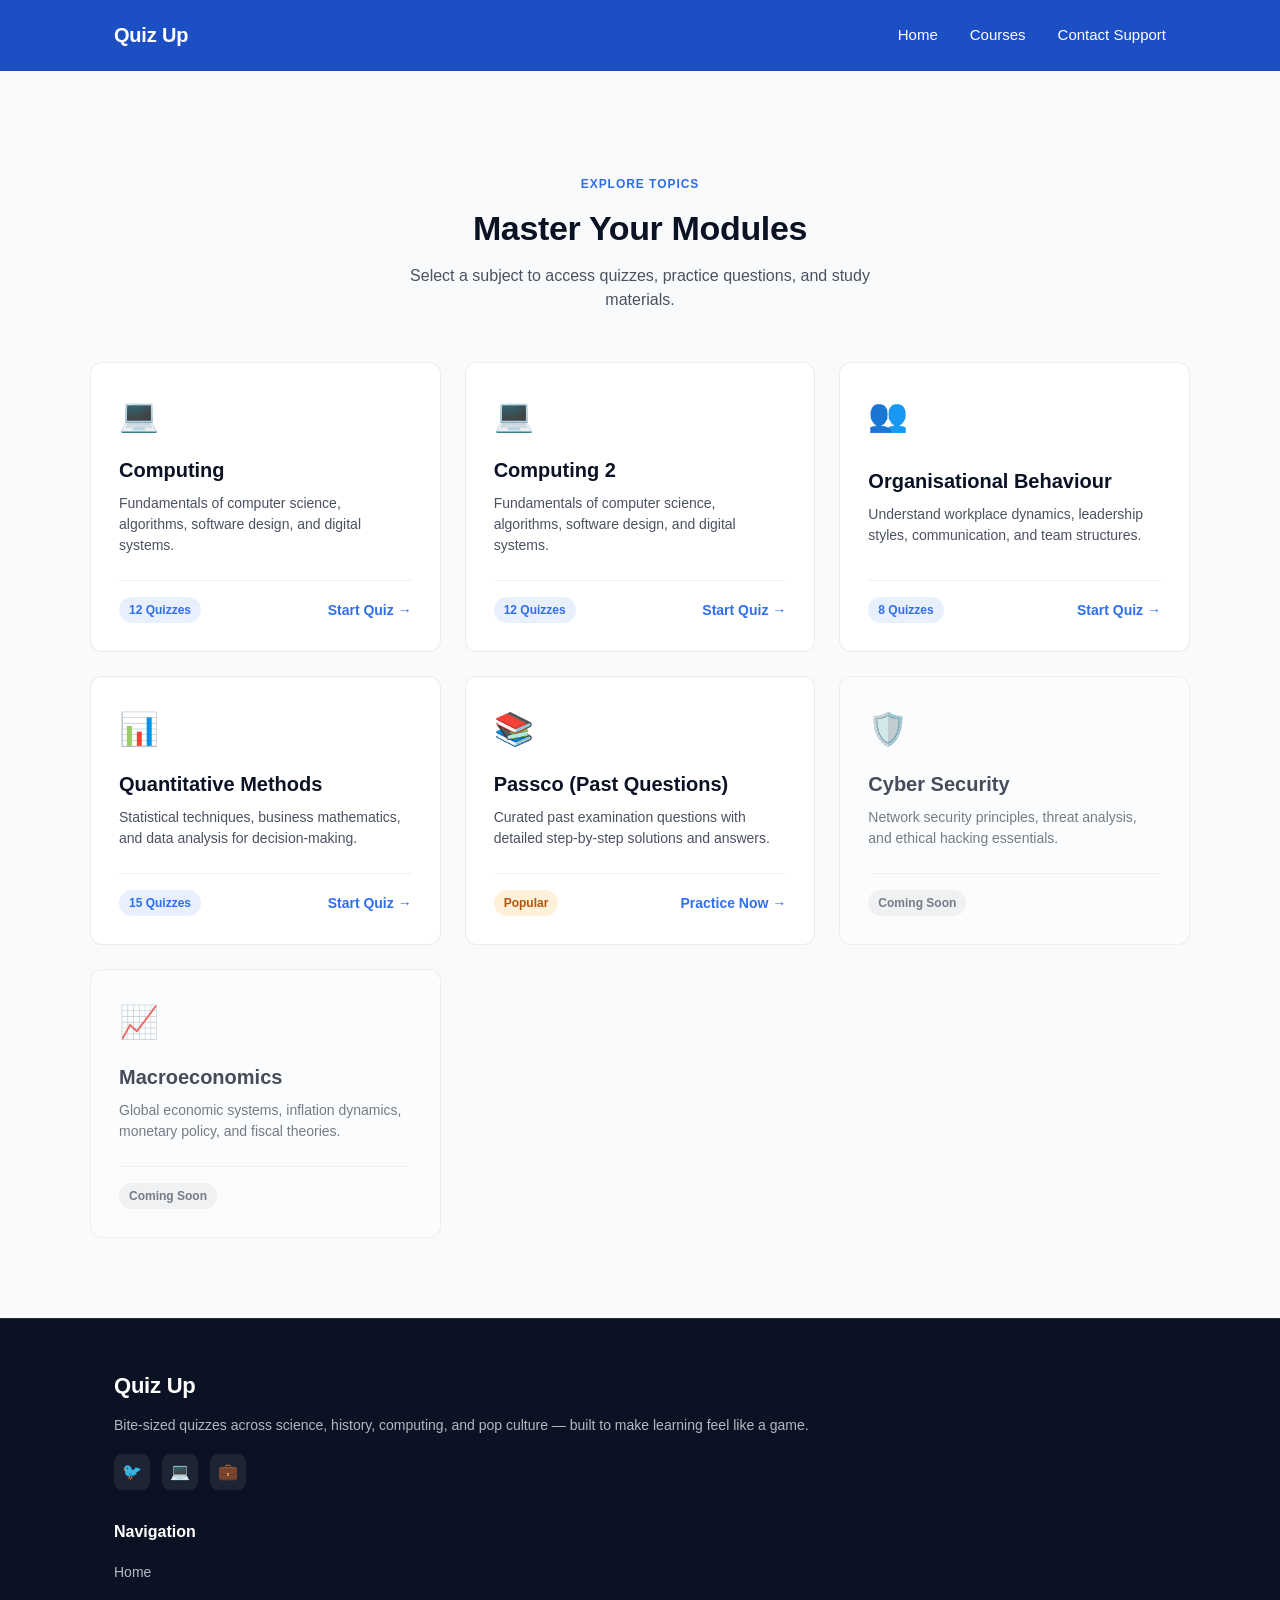
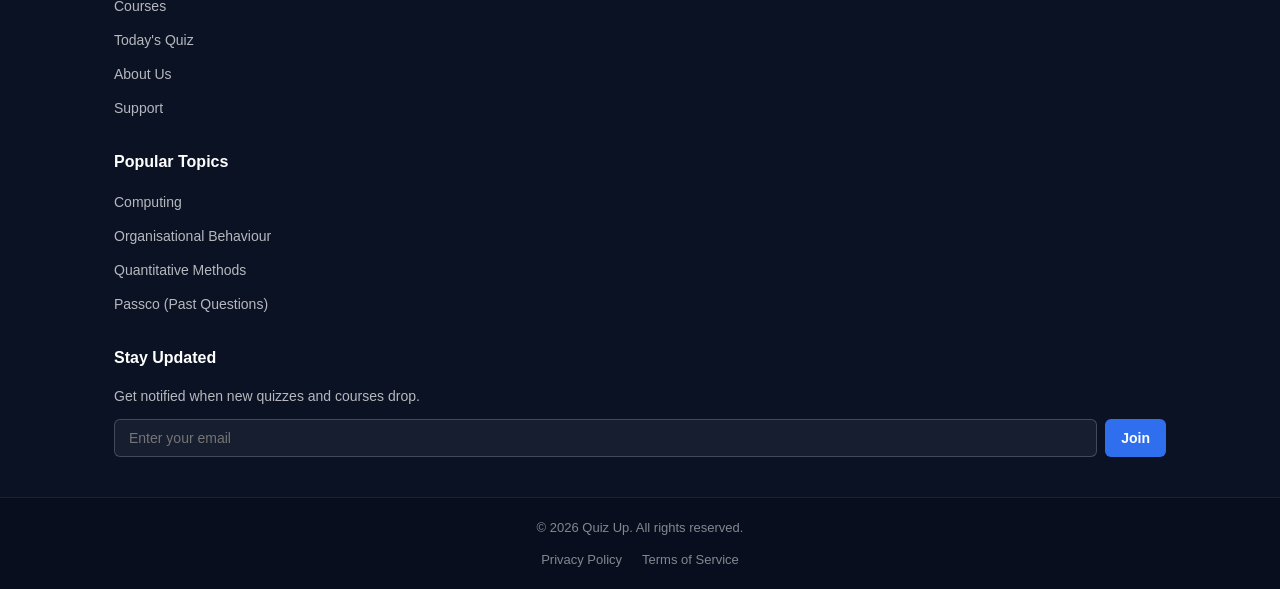
==== commit 8fae204e: "again" ====
--- a/courses.html
+++ b/courses.html
@@ -47,6 +47,18 @@
         </div>
       </div>
 
+       <div class="course-card">
+        <div class="card-icon">💻</div>
+        <div class="card-content">
+          <h3>Computing 2</h3>
+          <p>Fundamentals of computer science, algorithms, software design, and digital systems.</p>
+        </div>
+        <div class="card-footer">
+          <span class="badge active">12 Quizzes</span>
+          <a href="computing2.html" class="course-link">Start Quiz &rarr;</a>
+        </div>
+      </div>
+
       <!-- Card 2: Organisational Behaviour -->
       <div class="course-card">
         <div class="card-icon">👥</div>
@@ -73,11 +85,6 @@
         </div>
       </div>
 
-      <div class="card-content">
-
-        <h1>Computing</h1>
-        <p><a href="computing.html">Start Quiz</a></p>
-      </div>
 
       <!-- Card 4: Passco -->
       <div class="course-card highlight">
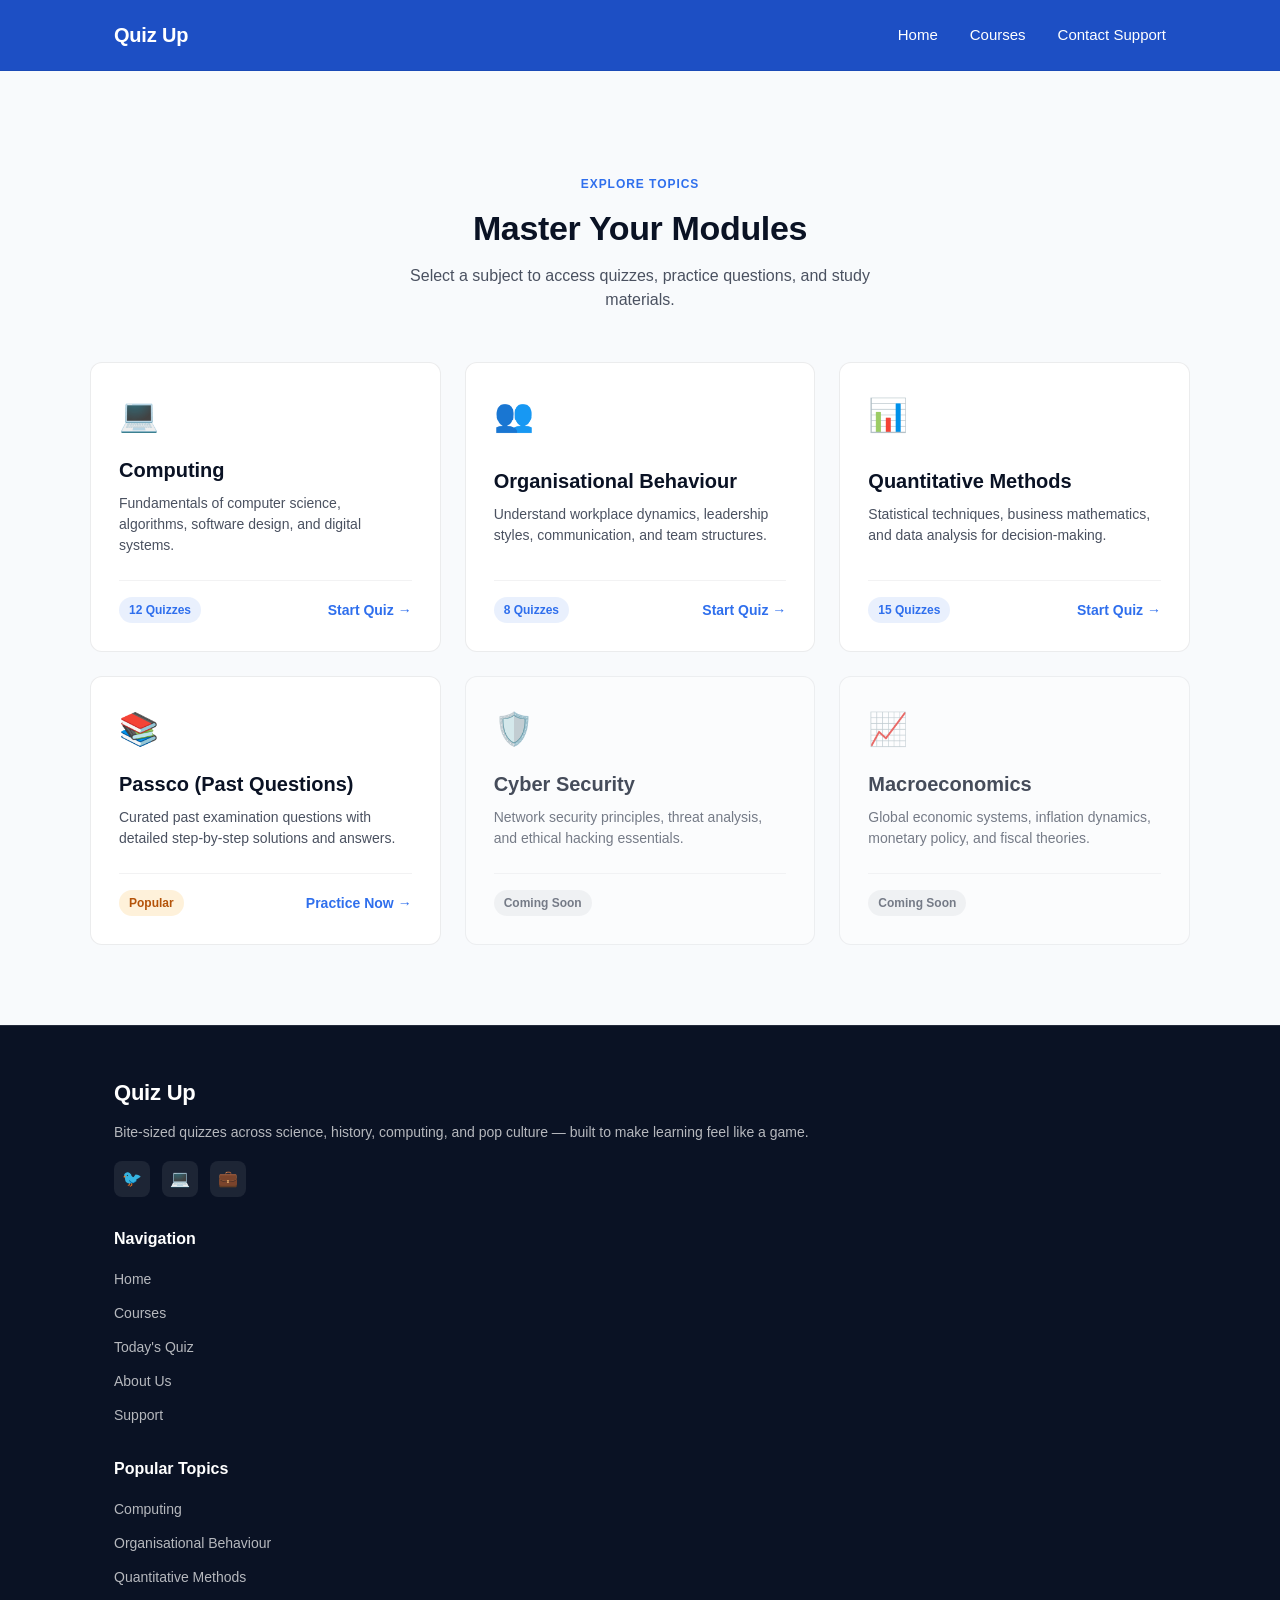
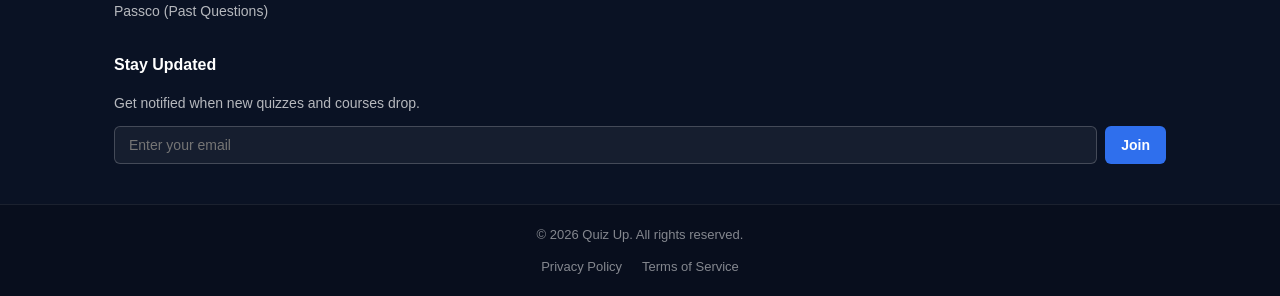
==== commit a478689f: "done" ====
--- a/courses.html
+++ b/courses.html
@@ -35,7 +35,7 @@
     <div class="courses-grid">
       
       <!-- Card 1: Computing -->
-      <div class="course-card">
+      <!-- <div class="course-card">
         <div class="card-icon">💻</div>
         <div class="card-content">
           <h3>Computing</h3>
@@ -45,12 +45,12 @@
           <span class="badge active">12 Quizzes</span>
           <a href="computing.html" class="course-link">Start Quiz &rarr;</a>
         </div>
-      </div>
+      </div> -->
 
        <div class="course-card">
         <div class="card-icon">💻</div>
         <div class="card-content">
-          <h3>Computing 2</h3>
+          <h3>Computing</h3>
           <p>Fundamentals of computer science, algorithms, software design, and digital systems.</p>
         </div>
         <div class="card-footer">
